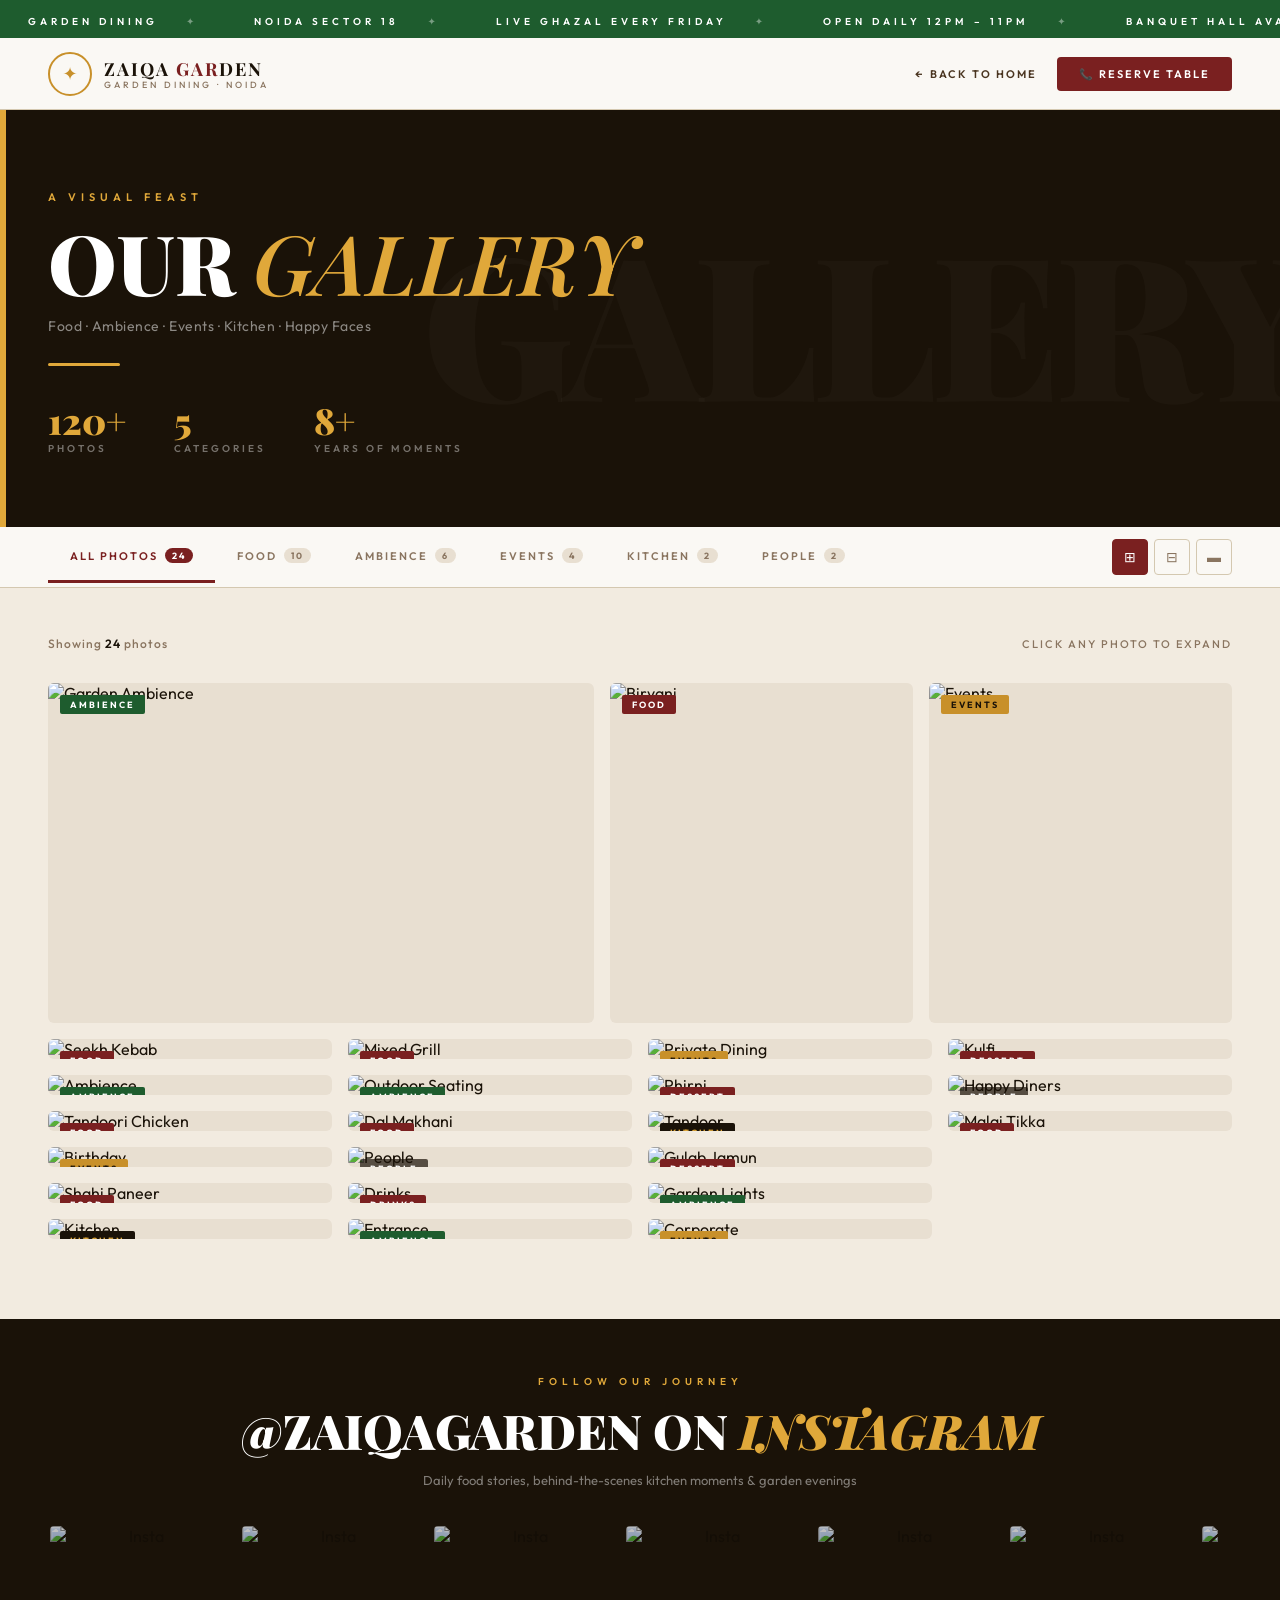
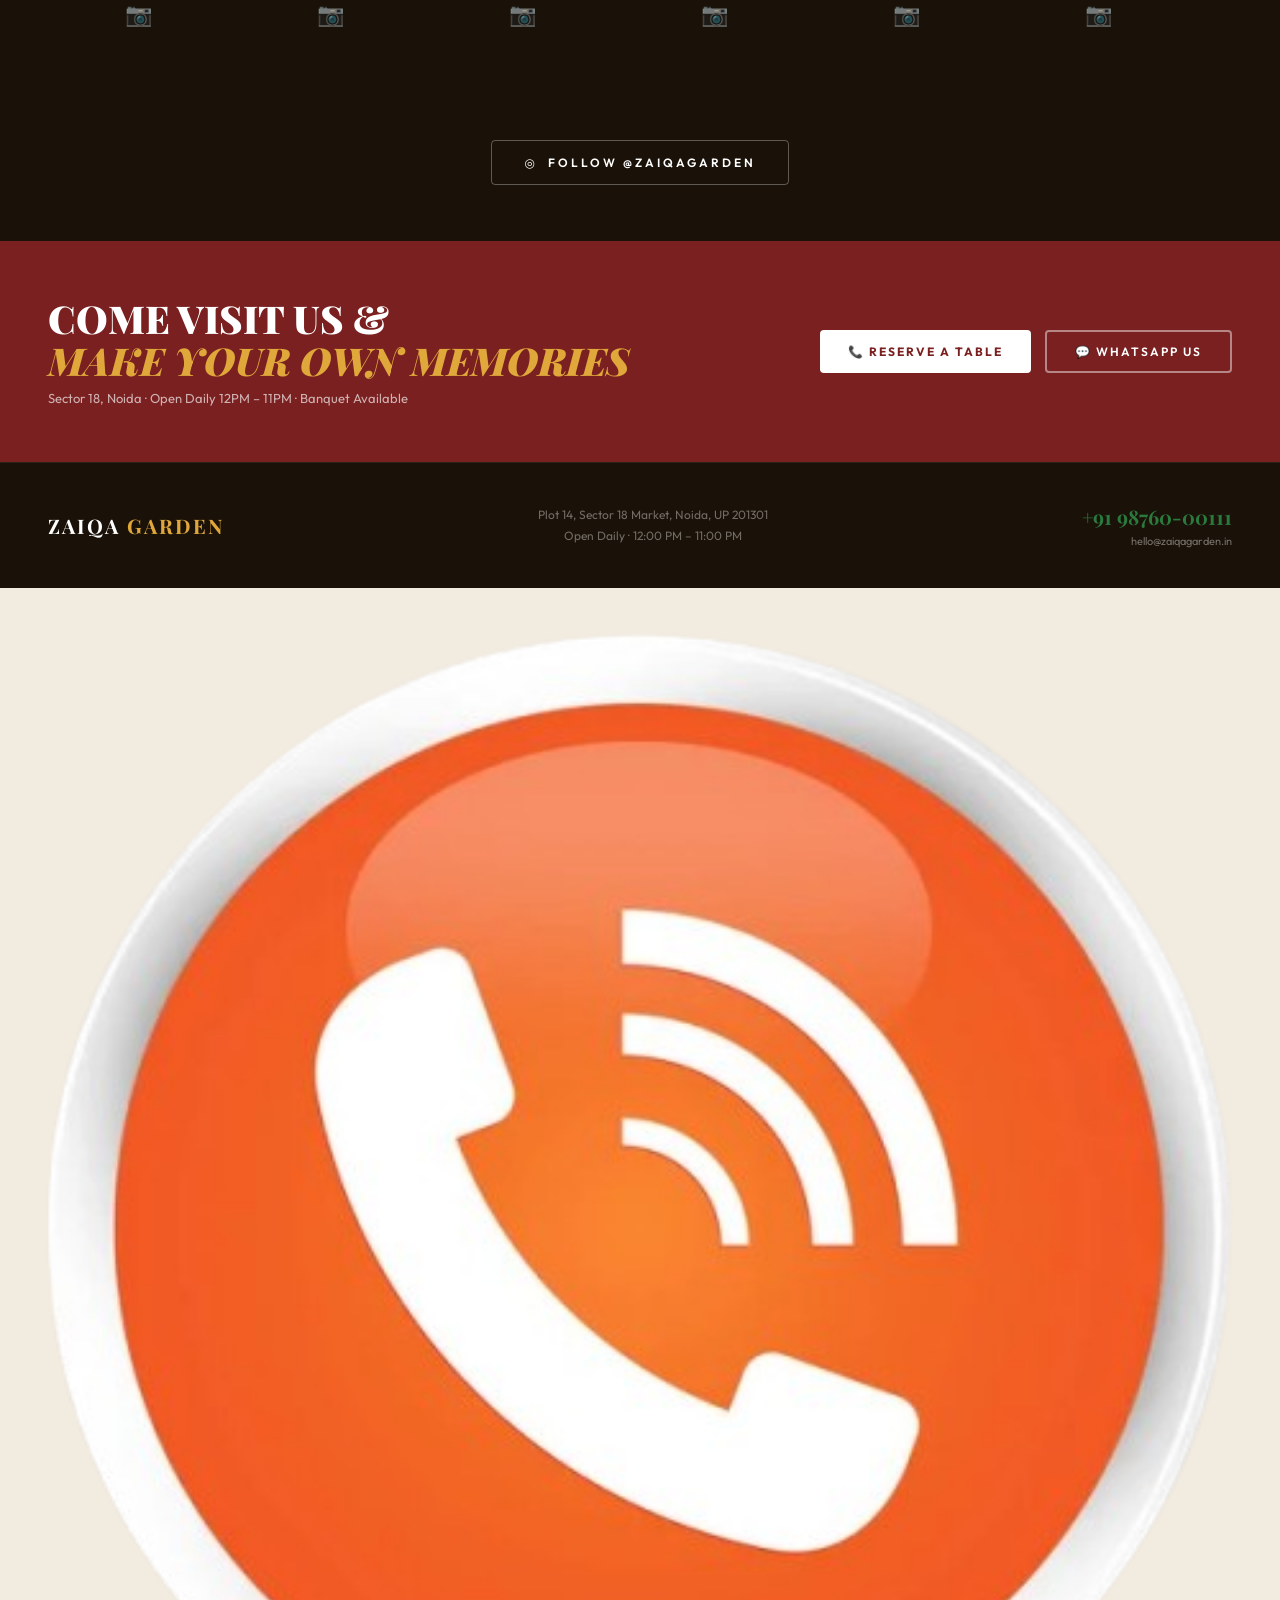
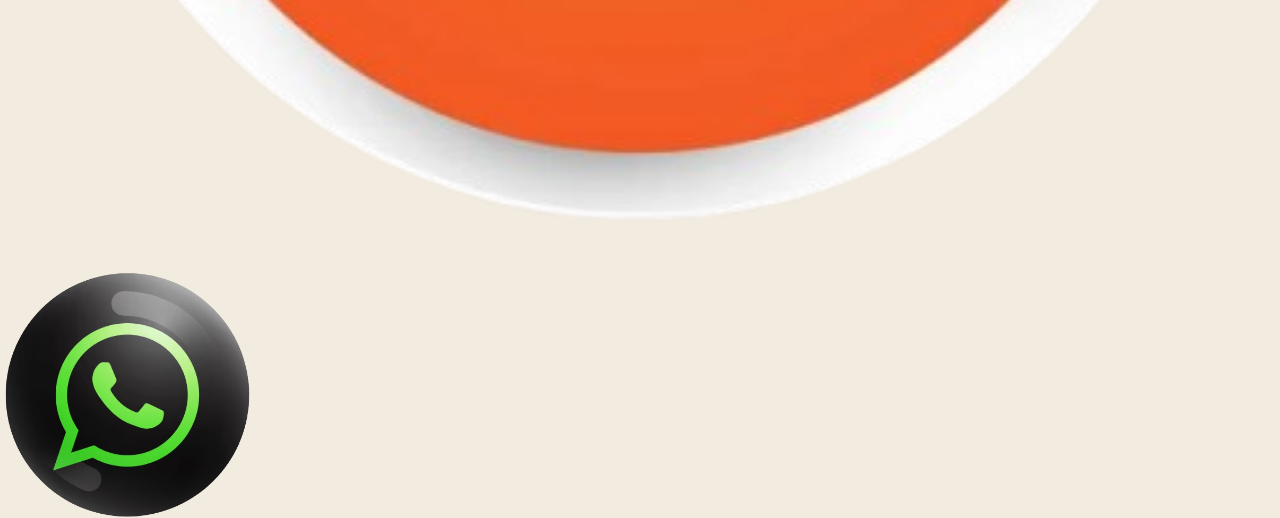
==== gallery.html @ 7a67d3be "initial commit" ====
<!DOCTYPE html>
<html lang="en">
<head>
<meta charset="UTF-8">
<meta name="viewport" content="width=device-width, initial-scale=1.0">
<title>Gallery — Zaiqa Garden</title>
<link rel="preconnect" href="https://fonts.googleapis.com">
<link href="https://fonts.googleapis.com/css2?family=Playfair+Display:ital,wght@0,400;0,600;0,700;0,900;1,400;1,600&family=Outfit:wght@300;400;500;600;700&display=swap" rel="stylesheet">
<style>

/* ══════════════════════════════════════
   TOKENS — exact match to main site
   ══════════════════════════════════════ */
:root {
  --cream:        #f2ebe0;
  --cream-dark:   #e8dfd1;
  --white:        #faf8f4;
  --maroon:       #7a2020;
  --maroon-light: #9b3030;
  --green:        #1e5c2e;
  --green-light:  #2a7a3e;
  --gold:         #c8902a;
  --gold-light:   #e0a83a;
  --dark1:        #1a1208;
  --dark2:        #2a1a10;
  --text-dark:    #1a1208;
  --text-mid:     #4a3520;
  --text-muted:   #8a7560;
  --border:       #d4c8b0;
  --font-display: 'Playfair Display', Georgia, serif;
  --font-body:    'Outfit', system-ui, sans-serif;
}

/* ══════════════════════════════════════
   RESET
   ══════════════════════════════════════ */
*, *::before, *::after { box-sizing: border-box; margin: 0; padding: 0; }
html { scroll-behavior: smooth; }
body {
  background: var(--cream);
  color: var(--text-dark);
  font-family: var(--font-body);
  overflow-x: hidden;
}
img { display: block; width: 100%; height: 100%; object-fit: cover; }
a { text-decoration: none; color: inherit; }

/* ══════════════════════════════════════
   ANIMATIONS
   ══════════════════════════════════════ */
@keyframes marquee  { to { transform: translateX(-50%); } }
@keyframes fadeUp   { from { opacity:0; transform:translateY(28px); } to { opacity:1; transform:translateY(0); } }
@keyframes fadeIn   { from { opacity:0; } to { opacity:1; } }
@keyframes scaleIn  { from { transform:scaleX(0); } to { transform:scaleX(1); } }
@keyframes popIn    { from { opacity:0; transform:scale(0.92); } to { opacity:1; transform:scale(1); } }
@keyframes spinIn   { from { opacity:0; transform:rotate(-8deg) scale(0.9); } to { opacity:1; transform:rotate(0) scale(1); } }

/* ══════════════════════════════════════
   MARQUEE
   ══════════════════════════════════════ */
.marquee-bar {
  background: var(--green); padding: 9px 0; overflow: hidden;
}
.marquee-inner {
  display: inline-flex; white-space: nowrap;
  animation: marquee 26s linear infinite;
}
.marquee-inner span {
  font-size: 10px; font-weight: 600;
  letter-spacing: 4px; text-transform: uppercase;
  color: #fff; padding: 0 28px;
}
.marquee-inner span::after { content: '✦'; margin-left: 28px; opacity: 0.4; }

/* ══════════════════════════════════════
   HEADER
   ══════════════════════════════════════ */
header {
  background: var(--white);
  border-bottom: 1px solid var(--border);
  padding: 0 48px; height: 72px;
  display: flex; align-items: center; justify-content: space-between;
  position: sticky; top: 0; z-index: 200;
  transition: box-shadow 0.3s;
}
header.elevated { box-shadow: 0 4px 24px rgba(26,18,8,0.10); }
.logo { display: flex; align-items: center; gap: 12px; }
.logo-icon {
  width: 44px; height: 44px; border-radius: 50%;
  border: 2px solid var(--gold);
  display: flex; align-items: center; justify-content: center;
  font-size: 18px; color: var(--gold);
}
.logo-name {
  font-family: var(--font-display);
  font-size: 18px; font-weight: 700;
  letter-spacing: 2px; text-transform: uppercase;
}
.logo-name span { color: var(--maroon); }
.logo-sub {
  font-size: 9px; font-weight: 500;
  letter-spacing: 3px; text-transform: uppercase;
  color: var(--text-muted); display: block; margin-top: -2px;
}
.header-right { display: flex; align-items: center; gap: 20px; }
.back-link {
  font-size: 11px; font-weight: 600;
  letter-spacing: 2px; text-transform: uppercase;
  color: var(--text-mid); display: flex; align-items: center; gap: 6px;
  transition: color 0.2s;
}
.back-link:hover { color: var(--maroon); }
.btn-reserve {
  background: var(--maroon); color: #fff;
  font-family: var(--font-body); font-size: 11px;
  font-weight: 600; letter-spacing: 2px; text-transform: uppercase;
  padding: 10px 22px; border-radius: 4px; border: none;
  cursor: pointer; transition: background 0.2s; text-decoration: none;
  display: inline-block;
}
.btn-reserve:hover { background: var(--maroon-light); }

/* ══════════════════════════════════════
   HERO BANNER
   ══════════════════════════════════════ */
.gallery-hero {
  background: var(--dark1);
  padding: 80px 48px 72px;
  position: relative; overflow: hidden;
}
.gallery-hero::before {
  content: 'GALLERY';
  position: absolute; right: -30px; top: 50%;
  transform: translateY(-50%);
  font-family: var(--font-display);
  font-size: clamp(80px, 16vw, 200px);
  font-weight: 900; color: rgba(255,255,255,0.022);
  letter-spacing: -6px; pointer-events: none;
  line-height: 1; user-select: none;
}
/* Decorative gold corner accent */
.gallery-hero::after {
  content: '';
  position: absolute; top: 0; left: 0;
  width: 6px; height: 100%;
  background: var(--gold-light);
}
.hero-eyebrow {
  font-size: 11px; font-weight: 600;
  letter-spacing: 5px; text-transform: uppercase;
  color: var(--gold-light); display: block; margin-bottom: 16px;
  animation: fadeUp 0.7s 0.1s ease both;
}
.hero-title {
  font-family: var(--font-display);
  font-size: clamp(44px, 6.5vw, 88px);
  font-weight: 900; line-height: 1.0;
  color: #fff; text-transform: uppercase;
  animation: fadeUp 0.7s 0.2s ease both;
}
.hero-title em { font-style: italic; color: var(--gold-light); font-weight: 600; }
.hero-sub {
  font-size: 14px; color: rgba(255,255,255,0.5);
  margin-top: 14px; letter-spacing: 0.5px;
  animation: fadeUp 0.7s 0.35s ease both;
}
.hero-divider {
  width: 72px; height: 3px; background: var(--gold-light);
  margin-top: 28px; border-radius: 2px;
  transform-origin: left;
  animation: scaleIn 0.8s 0.5s ease both;
}
.hero-stats {
  display: flex; gap: 48px; margin-top: 36px;
  animation: fadeUp 0.7s 0.6s ease both;
}
.hero-stat-num {
  font-family: var(--font-display);
  font-size: 36px; font-weight: 900; color: var(--gold-light); line-height: 1;
}
.hero-stat-label {
  font-size: 10px; font-weight: 600;
  letter-spacing: 3px; text-transform: uppercase;
  color: rgba(255,255,255,0.4); margin-top: 4px;
}

/* ══════════════════════════════════════
   FILTER BAR
   ══════════════════════════════════════ */
.filter-bar {
  background: var(--white);
  border-bottom: 1px solid var(--border);
  position: sticky; top: 72px; z-index: 100;
  padding: 0 48px;
}
.filter-inner {
  display: flex; align-items: center;
  justify-content: space-between; gap: 20px;
}
.filter-pills {
  display: flex; gap: 0; overflow-x: auto;
  scrollbar-width: none; flex: 1;
}
.filter-pills::-webkit-scrollbar { display: none; }
.filter-pill {
  flex-shrink: 0;
  padding: 17px 22px;
  font-family: var(--font-body);
  font-size: 11px; font-weight: 600;
  letter-spacing: 2px; text-transform: uppercase;
  color: var(--text-muted); background: transparent;
  border: none; border-bottom: 3px solid transparent;
  cursor: pointer; transition: all 0.2s; white-space: nowrap;
  display: flex; align-items: center; gap: 7px;
}
.filter-pill:hover { color: var(--maroon); }
.filter-pill.active {
  color: var(--maroon);
  border-bottom-color: var(--maroon);
}
.filter-pill-count {
  background: var(--cream-dark); color: var(--text-muted);
  font-size: 9px; font-weight: 700;
  padding: 2px 7px; border-radius: 10px;
  transition: all 0.2s;
}
.filter-pill.active .filter-pill-count {
  background: var(--maroon); color: #fff;
}
.view-toggle {
  display: flex; gap: 6px; flex-shrink: 0; padding: 12px 0;
}
.view-btn {
  width: 36px; height: 36px; border-radius: 4px;
  border: 1.5px solid var(--border);
  background: transparent; cursor: pointer;
  display: flex; align-items: center; justify-content: center;
  color: var(--text-muted); font-size: 14px;
  transition: all 0.2s;
}
.view-btn.active {
  background: var(--maroon); border-color: var(--maroon); color: #fff;
}
.view-btn:hover:not(.active) { border-color: var(--maroon); color: var(--maroon); }

/* ══════════════════════════════════════
   GALLERY BODY
   ══════════════════════════════════════ */
.gallery-body {
  padding: 48px 48px 80px;
  max-width: 1400px; margin: 0 auto;
}

/* ── COUNT BAR ── */
.count-bar {
  display: flex; align-items: center;
  justify-content: space-between;
  margin-bottom: 32px;
}
.count-text {
  font-size: 12px; font-weight: 500;
  color: var(--text-muted); letter-spacing: 1px;
}
.count-text strong { color: var(--text-dark); font-weight: 600; }

/* ══════════════════════════════════════
   MASONRY GRID (CSS columns)
   ══════════════════════════════════════ */
.masonry {
  columns: 4 280px;
  column-gap: 16px;
}
.masonry.grid-3 { columns: 3 320px; }
.masonry.grid-2 { columns: 2 480px; }

.gallery-item {
  break-inside: avoid;
  margin-bottom: 16px;
  position: relative;
  border-radius: 6px;
  overflow: hidden;
  cursor: pointer;
  background: var(--cream-dark);
  display: block;
}
.gallery-item img {
  display: block; width: 100%; height: auto;
  transition: transform 0.55s cubic-bezier(0.25,0.1,0.25,1);
}
.gallery-item:hover img { transform: scale(1.06); }

/* Overlay on hover */
.gallery-item-overlay {
  position: absolute; inset: 0;
  background: rgba(26,18,8,0);
  display: flex; flex-direction: column;
  align-items: flex-start; justify-content: flex-end;
  padding: 20px;
  transition: background 0.35s;
}
.gallery-item:hover .gallery-item-overlay {
  background: rgba(26,18,8,0.52);
}
.overlay-cat {
  font-size: 9px; font-weight: 700;
  letter-spacing: 3px; text-transform: uppercase;
  color: var(--gold-light);
  opacity: 0; transform: translateY(8px);
  transition: opacity 0.3s 0.05s, transform 0.3s 0.05s;
}
.overlay-title {
  font-family: var(--font-display);
  font-size: 18px; font-weight: 700;
  color: #fff; line-height: 1.2; margin-top: 4px;
  opacity: 0; transform: translateY(10px);
  transition: opacity 0.3s 0.1s, transform 0.3s 0.1s;
}
.gallery-item:hover .overlay-cat,
.gallery-item:hover .overlay-title {
  opacity: 1; transform: translateY(0);
}
/* Expand icon */
.overlay-expand {
  position: absolute; top: 14px; right: 14px;
  width: 34px; height: 34px; border-radius: 50%;
  background: rgba(255,255,255,0.15);
  border: 1.5px solid rgba(255,255,255,0.4);
  display: flex; align-items: center; justify-content: center;
  color: #fff; font-size: 14px;
  opacity: 0; transform: scale(0.7);
  transition: opacity 0.25s, transform 0.25s;
  backdrop-filter: blur(4px);
}
.gallery-item:hover .overlay-expand {
  opacity: 1; transform: scale(1);
}

/* Category badge on card */
.item-cat-badge {
  position: absolute; top: 12px; left: 12px;
  font-size: 9px; font-weight: 700;
  letter-spacing: 2px; text-transform: uppercase;
  padding: 4px 10px; border-radius: 2px;
  color: #fff;
  transition: opacity 0.25s;
}
.gallery-item:hover .item-cat-badge { opacity: 0; }
.badge-food    { background: var(--maroon); }
.badge-ambience{ background: var(--green); }
.badge-events  { background: var(--gold); color: var(--dark1); }
.badge-kitchen { background: var(--dark1); color: var(--gold-light); }
.badge-people  { background: rgba(26,18,8,0.7); }

/* Hidden items */
.gallery-item.hidden {
  display: none;
}

/* ══════════════════════════════════════
   FEATURED ROW (full-width band)
   ══════════════════════════════════════ */
.featured-row {
  display: grid;
  grid-template-columns: 1.8fr 1fr 1fr;
  grid-template-rows: 340px;
  gap: 16px; margin-bottom: 16px;
}
.featured-row .gallery-item { margin-bottom: 0; border-radius: 6px; }
.featured-row .gallery-item img { height: 340px; }
.featured-row .gallery-item:first-child img { height: 340px; }

/* ══════════════════════════════════════
   INSTAGRAM STRIP
   ══════════════════════════════════════ */
.insta-strip {
  background: var(--dark1);
  padding: 56px 48px;
  text-align: center;
  margin-top: 0;
}
.insta-eyebrow {
  font-size: 10px; font-weight: 600;
  letter-spacing: 5px; text-transform: uppercase;
  color: var(--gold-light); margin-bottom: 10px;
}
.insta-title {
  font-family: var(--font-display);
  font-size: clamp(28px, 4vw, 48px);
  font-weight: 900; color: #fff; text-transform: uppercase;
}
.insta-title span { font-style: italic; color: var(--gold-light); }
.insta-sub {
  font-size: 13px; color: rgba(255,255,255,0.45);
  margin-top: 10px; margin-bottom: 36px;
}
.insta-scroll {
  display: flex; gap: 12px;
  overflow-x: auto; scrollbar-width: none;
  padding-bottom: 4px;
}
.insta-scroll::-webkit-scrollbar { display: none; }
.insta-thumb {
  flex-shrink: 0;
  width: 180px; height: 180px;
  border-radius: 6px; overflow: hidden;
  position: relative; cursor: pointer;
  border: 2px solid transparent;
  transition: border-color 0.25s, transform 0.25s;
}
.insta-thumb:hover {
  border-color: var(--gold-light);
  transform: translateY(-4px);
}
.insta-thumb img {
  width: 100%; height: 100%; object-fit: cover;
  filter: brightness(0.75);
  transition: filter 0.3s;
}
.insta-thumb:hover img { filter: brightness(1); }
.insta-icon {
  position: absolute; inset: 0;
  display: flex; align-items: center; justify-content: center;
  font-size: 22px; opacity: 0.6;
  transition: opacity 0.25s;
}
.insta-thumb:hover .insta-icon { opacity: 0; }
.insta-btn {
  display: inline-flex; align-items: center; gap: 10px;
  margin-top: 32px;
  background: transparent; color: #fff;
  font-family: var(--font-body); font-size: 12px;
  font-weight: 600; letter-spacing: 3px; text-transform: uppercase;
  padding: 14px 32px; border-radius: 4px;
  border: 1.5px solid rgba(255,255,255,0.3);
  cursor: pointer; transition: all 0.2s;
  text-decoration: none;
}
.insta-btn:hover {
  background: rgba(255,255,255,0.1);
  border-color: var(--gold-light); color: var(--gold-light);
}

/* ══════════════════════════════════════
   CTA BAND
   ══════════════════════════════════════ */
.cta-band {
  background: var(--maroon);
  padding: 56px 48px;
  display: flex; align-items: center;
  justify-content: space-between; gap: 40px;
}
.cta-title {
  font-family: var(--font-display);
  font-size: clamp(24px, 3vw, 40px);
  font-weight: 900; color: #fff;
  text-transform: uppercase; line-height: 1.1;
}
.cta-title em { font-style: italic; color: var(--gold-light); }
.cta-sub { font-size: 13px; color: rgba(255,255,255,0.65); margin-top: 8px; }
.cta-actions { display: flex; gap: 14px; flex-shrink: 0; flex-wrap: wrap; }
.btn-white {
  background: #fff; color: var(--maroon);
  font-family: var(--font-body); font-size: 12px;
  font-weight: 700; letter-spacing: 2px; text-transform: uppercase;
  padding: 14px 28px; border-radius: 4px; border: none;
  cursor: pointer; transition: opacity 0.2s;
  text-decoration: none; display: inline-flex; align-items: center; gap: 8px;
}
.btn-white:hover { opacity: 0.88; }
.btn-outline-wh {
  background: transparent; color: #fff;
  font-family: var(--font-body); font-size: 12px;
  font-weight: 600; letter-spacing: 2px; text-transform: uppercase;
  padding: 12px 28px; border-radius: 4px;
  border: 2px solid rgba(255,255,255,0.45);
  cursor: pointer; transition: all 0.2s;
  text-decoration: none; display: inline-flex; align-items: center; gap: 8px;
}
.btn-outline-wh:hover { background: rgba(255,255,255,0.12); border-color: #fff; }

/* ══════════════════════════════════════
   FOOTER
   ══════════════════════════════════════ */
footer {
  background: var(--dark1);
  padding: 40px 48px;
  display: flex; align-items: center; justify-content: space-between;
  border-top: 1px solid rgba(255,255,255,0.07);
}
.footer-logo {
  font-family: var(--font-display);
  font-size: 20px; font-weight: 700;
  color: #fff; text-transform: uppercase; letter-spacing: 2px;
}
.footer-logo span { color: var(--gold-light); }
.footer-mid { font-size: 12px; color: rgba(255,255,255,0.38); text-align: center; line-height: 1.8; }
.footer-right { text-align: right; }
.footer-phone {
  font-family: var(--font-display);
  font-size: 20px; font-weight: 700; color: var(--green-light);
}
.footer-email { font-size: 11px; color: rgba(255,255,255,0.4); margin-top: 4px; }

/* ══════════════════════════════════════
   LIGHTBOX
   ══════════════════════════════════════ */
.lightbox {
  display: none;
  position: fixed; inset: 0; z-index: 9999;
  background: rgba(10,6,2,0.96);
  align-items: center; justify-content: center;
  flex-direction: column;
  animation: fadeIn 0.25s ease;
}
.lightbox.open { display: flex; }
.lightbox-inner {
  position: relative;
  max-width: min(92vw, 1100px);
  max-height: 88vh;
  display: flex; flex-direction: column; align-items: center;
  animation: popIn 0.3s ease;
}
.lightbox-img {
  max-width: 100%; max-height: 72vh;
  border-radius: 6px;
  object-fit: contain;
  box-shadow: 0 40px 80px rgba(0,0,0,0.7);
  display: block;
}
.lightbox-caption {
  margin-top: 20px; text-align: center;
}
.lightbox-cat {
  font-size: 10px; font-weight: 700;
  letter-spacing: 4px; text-transform: uppercase;
  color: var(--gold-light); margin-bottom: 6px;
}
.lightbox-title {
  font-family: var(--font-display);
  font-size: 22px; font-weight: 700;
  color: #fff; line-height: 1.3;
}
.lightbox-close {
  position: fixed; top: 24px; right: 28px;
  width: 44px; height: 44px; border-radius: 50%;
  background: rgba(255,255,255,0.1);
  border: 1.5px solid rgba(255,255,255,0.25);
  color: #fff; font-size: 20px;
  display: flex; align-items: center; justify-content: center;
  cursor: pointer; transition: all 0.2s;
}
.lightbox-close:hover { background: var(--maroon); border-color: var(--maroon); }
.lightbox-nav {
  position: fixed; top: 50%; transform: translateY(-50%);
  display: flex; justify-content: space-between;
  width: calc(100% - 40px); left: 20px;
  pointer-events: none;
}
.lightbox-arrow {
  width: 48px; height: 48px; border-radius: 50%;
  background: rgba(255,255,255,0.08);
  border: 1.5px solid rgba(255,255,255,0.2);
  color: #fff; font-size: 20px;
  display: flex; align-items: center; justify-content: center;
  cursor: pointer; pointer-events: all;
  transition: all 0.2s;
}
.lightbox-arrow:hover { background: var(--maroon); border-color: var(--maroon); }
.lightbox-counter {
  position: fixed; bottom: 28px; left: 50%;
  transform: translateX(-50%);
  font-size: 11px; font-weight: 600;
  letter-spacing: 3px; text-transform: uppercase;
  color: rgba(255,255,255,0.4);
}
.lightbox-dots {
  display: flex; gap: 6px; margin-top: 20px; justify-content: center;
}
.lightbox-dot {
  width: 6px; height: 6px; border-radius: 50%;
  background: rgba(255,255,255,0.25);
  transition: background 0.2s, transform 0.2s;
}
.lightbox-dot.active {
  background: var(--gold-light);
  transform: scale(1.4);
}

/* ══════════════════════════════════════
   MOBILE STICKY
   ══════════════════════════════════════ */
.sticky-bar {
  display: none;
  position: fixed; bottom: 0; left: 0; right: 0; z-index: 500;
  background: var(--dark1);
  border-top: 1px solid rgba(255,255,255,0.1);
  padding: 10px 20px max(10px, env(safe-area-inset-bottom));
}
.sticky-inner { display: flex; justify-content: space-around; }
.sticky-btn {
  display: flex; flex-direction: column;
  align-items: center; gap: 4px;
  padding: 5px 12px; text-decoration: none;
}
.sticky-icon { font-size: 20px; }
.sticky-label {
  font-size: 9px; font-weight: 600;
  letter-spacing: 2px; text-transform: uppercase;
  color: rgba(255,255,255,0.5);
}

/* ══════════════════════════════════════
   SCROLL REVEAL
   ══════════════════════════════════════ */
.reveal { opacity:0; transform:translateY(20px); transition: opacity 0.6s ease, transform 0.6s ease; }
.reveal.visible { opacity:1; transform:translateY(0); }

/* ══════════════════════════════════════
   RESPONSIVE
   ══════════════════════════════════════ */
@media (max-width: 1024px) {
  .masonry { columns: 3 240px; }
  .featured-row { grid-template-columns: 1fr 1fr; grid-template-rows: 280px; }
  .featured-row .gallery-item:last-child { display: none; }
  header, .filter-bar, .gallery-body,
  .insta-strip, .cta-band, footer { padding-left: 24px; padding-right: 24px; }
  .gallery-hero { padding: 60px 24px 56px; }
}
@media (max-width: 768px) {
  .masonry { columns: 2 160px; }
  .featured-row { grid-template-columns: 1fr; grid-template-rows: 260px; }
  .featured-row .gallery-item:not(:first-child) { display: none; }
  .insta-strip { padding: 48px 24px; }
  .cta-band { flex-direction: column; text-align: center; padding: 48px 24px; }
  .cta-actions { justify-content: center; }
  footer { flex-direction: column; gap: 20px; text-align: center; }
  .footer-right { text-align: center; }
  .sticky-bar { display: block; }
  body { padding-bottom: 64px; }
  .hero-stats { gap: 28px; }
  .view-toggle { display: none; }
  .lightbox-arrow { width: 40px; height: 40px; font-size: 16px; }
}
@media (max-width: 480px) {
  .masonry { columns: 2 140px; column-gap: 10px; }
  .masonry .gallery-item { margin-bottom: 10px; }
  header { padding: 0 16px; }
  .back-link span { display: none; }
}
</style>
</head>
<body>

<!-- MARQUEE -->
<div class="marquee-bar">
  <div class="marquee-inner">
    <span>GARDEN DINING</span><span>NOIDA SECTOR 18</span>
    <span>LIVE GHAZAL EVERY FRIDAY</span>
    <span>OPEN DAILY 12PM – 11PM</span>
    <span>BANQUET HALL AVAILABLE</span>
    <span>SWIGGY 4.7 ★</span>
    <span>FOLLOW US @ZAIQAGARDEN</span>
    <span>GARDEN DINING</span><span>NOIDA SECTOR 18</span>
    <span>LIVE GHAZAL EVERY FRIDAY</span>
    <span>OPEN DAILY 12PM – 11PM</span>
    <span>BANQUET HALL AVAILABLE</span>
    <span>SWIGGY 4.7 ★</span>
    <span>FOLLOW US @ZAIQAGARDEN</span>
  </div>
</div>

<!-- HEADER -->
<header id="mainHeader">
  <div class="logo">
    <div class="logo-icon">✦</div>
    <div>
      <div class="logo-name">Zaiqa <span>Gar</span>den</div>
      <span class="logo-sub">Garden Dining · Noida</span>
    </div>
  </div>
  <div class="header-right">
    <a href="index.html" class="back-link">← <span>Back to Home</span></a>
    <a href="tel:+919508351404" class="btn-reserve">📞 Reserve Table</a>
  </div>
</header>

<!-- HERO -->
<div class="gallery-hero">
  <span class="hero-eyebrow">A Visual Feast</span>
  <h1 class="hero-title">Our <em>Gallery</em></h1>
  <p class="hero-sub">Food · Ambience · Events · Kitchen · Happy Faces</p>
  <div class="hero-divider"></div>
  <div class="hero-stats">
    <div>
      <div class="hero-stat-num">120+</div>
      <div class="hero-stat-label">Photos</div>
    </div>
    <div>
      <div class="hero-stat-num">5</div>
      <div class="hero-stat-label">Categories</div>
    </div>
    <div>
      <div class="hero-stat-num">8+</div>
      <div class="hero-stat-label">Years of Moments</div>
    </div>
  </div>
</div>

<!-- FILTER BAR -->
<div class="filter-bar">
  <div class="filter-inner">
    <div class="filter-pills">
      <button class="filter-pill active" data-filter="all">All Photos <span class="filter-pill-count" id="cnt-all">24</span></button>
      <button class="filter-pill" data-filter="food">Food <span class="filter-pill-count" id="cnt-food">10</span></button>
      <button class="filter-pill" data-filter="ambience">Ambience <span class="filter-pill-count" id="cnt-ambience">6</span></button>
      <button class="filter-pill" data-filter="events">Events <span class="filter-pill-count" id="cnt-events">4</span></button>
      <button class="filter-pill" data-filter="kitchen">Kitchen <span class="filter-pill-count" id="cnt-kitchen">2</span></button>
      <button class="filter-pill" data-filter="people">People <span class="filter-pill-count" id="cnt-people">2</span></button>
    </div>
    <div class="view-toggle">
      <button class="view-btn active" id="btn4col" title="4 columns">⊞</button>
      <button class="view-btn" id="btn3col" title="3 columns">⊟</button>
      <button class="view-btn" id="btn2col" title="2 columns">▬</button>
    </div>
  </div>
</div>

<!-- GALLERY BODY -->
<div class="gallery-body">

  <div class="count-bar reveal">
    <div class="count-text">Showing <strong id="visCount">24</strong> photos</div>
    <div class="count-text" style="font-size:11px; letter-spacing:2px; text-transform:uppercase;">Click any photo to expand</div>
  </div>

  <!-- FEATURED TOP ROW -->
  <div class="featured-row reveal" id="featuredRow">
    <div class="gallery-item" data-cat="ambience" data-title="The Garden at Dusk" data-index="0"
         onclick="openLightbox(0)">
      <img src="https://images.unsplash.com/photo-1517248135467-4c7edcad34c4?w=900&q=85" alt="Garden Ambience">
      <div class="item-cat-badge badge-ambience">Ambience</div>
      <div class="gallery-item-overlay">
        <div class="overlay-cat">Ambience</div>
        <div class="overlay-title">The Garden at Dusk</div>
        <div class="overlay-expand">⤢</div>
      </div>
    </div>
    <div class="gallery-item" data-cat="food" data-title="Awadhi Dum Biryani" data-index="1"
         onclick="openLightbox(1)">
      <img src="https://images.unsplash.com/photo-1603360946369-dc9bb6258143?w=600&q=85" alt="Biryani">
      <div class="item-cat-badge badge-food">Food</div>
      <div class="gallery-item-overlay">
        <div class="overlay-cat">Food</div>
        <div class="overlay-title">Awadhi Dum Biryani</div>
        <div class="overlay-expand">⤢</div>
      </div>
    </div>
    <div class="gallery-item" data-cat="events" data-title="Anniversary Celebration" data-index="2"
         onclick="openLightbox(2)">
      <img src="https://images.unsplash.com/photo-1414235077428-338989a2e8c0?w=600&q=85" alt="Events">
      <div class="item-cat-badge badge-events">Events</div>
      <div class="gallery-item-overlay">
        <div class="overlay-cat">Events</div>
        <div class="overlay-title">Anniversary Celebration</div>
        <div class="overlay-expand">⤢</div>
      </div>
    </div>
  </div>

  <!-- MASONRY GRID -->
  <div class="masonry reveal" id="masonryGrid">

    <div class="gallery-item" data-cat="food" data-title="Seekh Kebab Platter" data-index="3" onclick="openLightbox(3)">
      <img src="https://images.unsplash.com/photo-1544025162-d76694265947?w=500&q=80" alt="Seekh Kebab">
      <div class="item-cat-badge badge-food">Food</div>
      <div class="gallery-item-overlay">
        <div class="overlay-cat">Food</div>
        <div class="overlay-title">Seekh Kebab Platter</div>
        <div class="overlay-expand">⤢</div>
      </div>
    </div>

    <div class="gallery-item" data-cat="ambience" data-title="Fairy Light Evenings" data-index="4" onclick="openLightbox(4)">
      <img src="https://images.unsplash.com/photo-1559339352-11d035aa65de?w=500&q=80" alt="Ambience">
      <div class="item-cat-badge badge-ambience">Ambience</div>
      <div class="gallery-item-overlay">
        <div class="overlay-cat">Ambience</div>
        <div class="overlay-title">Fairy Light Evenings</div>
        <div class="overlay-expand">⤢</div>
      </div>
    </div>

    <div class="gallery-item" data-cat="food" data-title="Tandoori Chicken" data-index="5" onclick="openLightbox(5)">
      <img src="https://images.unsplash.com/photo-1569058242567-93de6f36f8e6?w=500&q=80" alt="Tandoori Chicken">
      <div class="item-cat-badge badge-food">Food</div>
      <div class="gallery-item-overlay">
        <div class="overlay-cat">Food</div>
        <div class="overlay-title">Tandoori Chicken</div>
        <div class="overlay-expand">⤢</div>
      </div>
    </div>

    <div class="gallery-item" data-cat="events" data-title="Birthday Party Setup" data-index="6" onclick="openLightbox(6)">
      <img src="https://images.unsplash.com/photo-1530103862676-de8c9debad1d?w=500&q=80" alt="Birthday">
      <div class="item-cat-badge badge-events">Events</div>
      <div class="gallery-item-overlay">
        <div class="overlay-cat">Events</div>
        <div class="overlay-title">Birthday Party Setup</div>
        <div class="overlay-expand">⤢</div>
      </div>
    </div>

    <div class="gallery-item" data-cat="food" data-title="Shahi Paneer" data-index="7" onclick="openLightbox(7)">
      <img src="https://images.unsplash.com/photo-1567620905732-2d1ec7ab7445?w=500&q=80" alt="Shahi Paneer">
      <div class="item-cat-badge badge-food">Food</div>
      <div class="gallery-item-overlay">
        <div class="overlay-cat">Food</div>
        <div class="overlay-title">Shahi Paneer</div>
        <div class="overlay-expand">⤢</div>
      </div>
    </div>

    <div class="gallery-item" data-cat="kitchen" data-title="The Live Grill Station" data-index="8" onclick="openLightbox(8)">
      <img src="https://images.unsplash.com/photo-1556909114-f6e7ad7d3136?w=500&q=80" alt="Kitchen">
      <div class="item-cat-badge badge-kitchen">Kitchen</div>
      <div class="gallery-item-overlay">
        <div class="overlay-cat">Kitchen</div>
        <div class="overlay-title">The Live Grill Station</div>
        <div class="overlay-expand">⤢</div>
      </div>
    </div>

    <div class="gallery-item" data-cat="food" data-title="Mixed Grill Sizzler" data-index="9" onclick="openLightbox(9)">
      <img src="https://images.unsplash.com/photo-1562967914-608f82629710?w=500&q=80" alt="Mixed Grill">
      <div class="item-cat-badge badge-food">Food</div>
      <div class="gallery-item-overlay">
        <div class="overlay-cat">Food</div>
        <div class="overlay-title">Mixed Grill Sizzler</div>
        <div class="overlay-expand">⤢</div>
      </div>
    </div>

    <div class="gallery-item" data-cat="ambience" data-title="Outdoor Seating" data-index="10" onclick="openLightbox(10)">
      <img src="https://images.unsplash.com/photo-1466978913421-dad2ebd01d17?w=500&q=80" alt="Outdoor Seating">
      <div class="item-cat-badge badge-ambience">Ambience</div>
      <div class="gallery-item-overlay">
        <div class="overlay-cat">Ambience</div>
        <div class="overlay-title">Outdoor Seating</div>
        <div class="overlay-expand">⤢</div>
      </div>
    </div>

    <div class="gallery-item" data-cat="food" data-title="Dal Makhani" data-index="11" onclick="openLightbox(11)">
      <img src="https://images.unsplash.com/photo-1574484284002-952d92456975?w=500&q=80" alt="Dal Makhani">
      <div class="item-cat-badge badge-food">Food</div>
      <div class="gallery-item-overlay">
        <div class="overlay-cat">Food</div>
        <div class="overlay-title">Dal Makhani</div>
        <div class="overlay-expand">⤢</div>
      </div>
    </div>

    <div class="gallery-item" data-cat="people" data-title="Families & Friends" data-index="12" onclick="openLightbox(12)">
      <img src="https://images.unsplash.com/photo-1529543544282-ea669407fca3?w=500&q=80" alt="People">
      <div class="item-cat-badge badge-people">People</div>
      <div class="gallery-item-overlay">
        <div class="overlay-cat">People</div>
        <div class="overlay-title">Families & Friends</div>
        <div class="overlay-expand">⤢</div>
      </div>
    </div>

    <div class="gallery-item" data-cat="food" data-title="Garden Rose Sharbat" data-index="13" onclick="openLightbox(13)">
      <img src="https://images.unsplash.com/photo-1513558161293-cdaf765ed2fd?w=500&q=80" alt="Drinks">
      <div class="item-cat-badge badge-food">Drinks</div>
      <div class="gallery-item-overlay">
        <div class="overlay-cat">Drinks</div>
        <div class="overlay-title">Garden Rose Sharbat</div>
        <div class="overlay-expand">⤢</div>
      </div>
    </div>

    <div class="gallery-item" data-cat="ambience" data-title="The Entrance" data-index="14" onclick="openLightbox(14)">
      <img src="https://images.unsplash.com/photo-1424847651672-bf20a4b0982b?w=500&q=80" alt="Entrance">
      <div class="item-cat-badge badge-ambience">Ambience</div>
      <div class="gallery-item-overlay">
        <div class="overlay-cat">Ambience</div>
        <div class="overlay-title">The Entrance</div>
        <div class="overlay-expand">⤢</div>
      </div>
    </div>

    <div class="gallery-item" data-cat="events" data-title="Private Dining Setup" data-index="15" onclick="openLightbox(15)">
      <img src="https://images.unsplash.com/photo-1428515613728-6b4607e44363?w=500&q=80" alt="Private Dining">
      <div class="item-cat-badge badge-events">Events</div>
      <div class="gallery-item-overlay">
        <div class="overlay-cat">Events</div>
        <div class="overlay-title">Private Dining Setup</div>
        <div class="overlay-expand">⤢</div>
      </div>
    </div>

    <div class="gallery-item" data-cat="food" data-title="Kesar Phirni" data-index="16" onclick="openLightbox(16)">
      <img src="https://images.unsplash.com/photo-1563805042-7684c019e1cb?w=500&q=80" alt="Phirni">
      <div class="item-cat-badge badge-food">Dessert</div>
      <div class="gallery-item-overlay">
        <div class="overlay-cat">Dessert</div>
        <div class="overlay-title">Kesar Phirni</div>
        <div class="overlay-expand">⤢</div>
      </div>
    </div>

    <div class="gallery-item" data-cat="kitchen" data-title="Tandoor in Action" data-index="17" onclick="openLightbox(17)">
      <img src="https://images.unsplash.com/photo-1466637574441-749b8f19452f?w=500&q=80" alt="Tandoor">
      <div class="item-cat-badge badge-kitchen">Kitchen</div>
      <div class="gallery-item-overlay">
        <div class="overlay-cat">Kitchen</div>
        <div class="overlay-title">Tandoor in Action</div>
        <div class="overlay-expand">⤢</div>
      </div>
    </div>

    <div class="gallery-item" data-cat="food" data-title="Gulab Jamun" data-index="18" onclick="openLightbox(18)">
      <img src="https://images.unsplash.com/photo-1551024506-0bccd828d307?w=500&q=80" alt="Gulab Jamun">
      <div class="item-cat-badge badge-food">Dessert</div>
      <div class="gallery-item-overlay">
        <div class="overlay-cat">Dessert</div>
        <div class="overlay-title">Gulab Jamun</div>
        <div class="overlay-expand">⤢</div>
      </div>
    </div>

    <div class="gallery-item" data-cat="ambience" data-title="Evening Garden Lights" data-index="19" onclick="openLightbox(19)">
      <img src="https://images.unsplash.com/photo-1567521464027-f127ff144326?w=500&q=80" alt="Garden Lights">
      <div class="item-cat-badge badge-ambience">Ambience</div>
      <div class="gallery-item-overlay">
        <div class="overlay-cat">Ambience</div>
        <div class="overlay-title">Evening Garden Lights</div>
        <div class="overlay-expand">⤢</div>
      </div>
    </div>

    <div class="gallery-item" data-cat="events" data-title="Corporate Lunch" data-index="20" onclick="openLightbox(20)">
      <img src="https://images.unsplash.com/photo-1556742049-0cfed4f6a45d?w=500&q=80" alt="Corporate">
      <div class="item-cat-badge badge-events">Events</div>
      <div class="gallery-item-overlay">
        <div class="overlay-cat">Events</div>
        <div class="overlay-title">Corporate Lunch</div>
        <div class="overlay-expand">⤢</div>
      </div>
    </div>

    <div class="gallery-item" data-cat="food" data-title="Malai Kulfi" data-index="21" onclick="openLightbox(21)">
      <img src="https://images.unsplash.com/photo-1559181567-c3190ca9959b?w=500&q=80" alt="Kulfi">
      <div class="item-cat-badge badge-food">Dessert</div>
      <div class="gallery-item-overlay">
        <div class="overlay-cat">Dessert</div>
        <div class="overlay-title">Malai Kulfi</div>
        <div class="overlay-expand">⤢</div>
      </div>
    </div>

    <div class="gallery-item" data-cat="people" data-title="Happy Diners" data-index="22" onclick="openLightbox(22)">
      <img src="https://images.unsplash.com/photo-1543353071-087092ec393a?w=500&q=80" alt="Happy Diners">
      <div class="item-cat-badge badge-people">People</div>
      <div class="gallery-item-overlay">
        <div class="overlay-cat">People</div>
        <div class="overlay-title">Happy Diners</div>
        <div class="overlay-expand">⤢</div>
      </div>
    </div>

    <div class="gallery-item" data-cat="food" data-title="Chicken Malai Tikka" data-index="23" onclick="openLightbox(23)">
      <img src="https://images.unsplash.com/photo-1490645935967-10de6ba17061?w=500&q=80" alt="Malai Tikka">
      <div class="item-cat-badge badge-food">Food</div>
      <div class="gallery-item-overlay">
        <div class="overlay-cat">Food</div>
        <div class="overlay-title">Chicken Malai Tikka</div>
        <div class="overlay-expand">⤢</div>
      </div>
    </div>

  </div><!-- /masonry -->
</div><!-- /gallery-body -->

<!-- INSTAGRAM STRIP -->
<div class="insta-strip">
  <div class="insta-eyebrow">Follow Our Journey</div>
  <h2 class="insta-title">@ZaiqaGarden on <span>Instagram</span></h2>
  <p class="insta-sub">Daily food stories, behind-the-scenes kitchen moments & garden evenings</p>
  <div class="insta-scroll">
    <div class="insta-thumb"><img src="https://images.unsplash.com/photo-1603360946369-dc9bb6258143?w=300&q=80" alt="Insta"><div class="insta-icon">📷</div></div>
    <div class="insta-thumb"><img src="https://images.unsplash.com/photo-1544025162-d76694265947?w=300&q=80" alt="Insta"><div class="insta-icon">📷</div></div>
    <div class="insta-thumb"><img src="https://images.unsplash.com/photo-1517248135467-4c7edcad34c4?w=300&q=80" alt="Insta"><div class="insta-icon">📷</div></div>
    <div class="insta-thumb"><img src="https://images.unsplash.com/photo-1567620905732-2d1ec7ab7445?w=300&q=80" alt="Insta"><div class="insta-icon">📷</div></div>
    <div class="insta-thumb"><img src="https://images.unsplash.com/photo-1574484284002-952d92456975?w=300&q=80" alt="Insta"><div class="insta-icon">📷</div></div>
    <div class="insta-thumb"><img src="https://images.unsplash.com/photo-1563245372-f21724e3856d?w=300&q=80" alt="Insta"><div class="insta-icon">📷</div></div>
    <div class="insta-thumb"><img src="https://images.unsplash.com/photo-1562967914-608f82629710?w=300&q=80" alt="Insta"><div class="insta-icon">📷</div></div>
    <div class="insta-thumb"><img src="https://images.unsplash.com/photo-1559181567-c3190ca9959b?w=300&q=80" alt="Insta"><div class="insta-icon">📷</div></div>
  </div>
  <a href="#" class="insta-btn">◎ &nbsp;Follow @ZaiqaGarden</a>
</div>

<!-- CTA BAND -->
<div class="cta-band">
  <div>
    <div class="cta-title">Come Visit Us &<br><em>Make Your Own Memories</em></div>
    <div class="cta-sub">Sector 18, Noida · Open Daily 12PM – 11PM · Banquet Available</div>
  </div>
  <div class="cta-actions">
    <a href="tel:+919508351404" class="btn-white">📞 Reserve a Table</a>
    <a href="https://wa.me/919508351404" class="btn-outline-wh">💬 WhatsApp Us</a>
  </div>
</div>

<!-- FOOTER -->
<footer>
  <div class="footer-logo">Zaiqa <span>Garden</span></div>
  <div class="footer-mid">Plot 14, Sector 18 Market, Noida, UP 201301<br>Open Daily · 12:00 PM – 11:00 PM</div>
  <div class="footer-right">
    <div class="footer-phone">+91 98760-00111</div>
    <div class="footer-email">hello@zaiqagarden.in</div>
  </div>
</footer>

<!-- Floating Social Bar -->
<div class="floating-social-bar">
  <a href="tel:+919508351404" class="floating-social-btn">
    <span class="floating-social-icon"><img src="./phone.png" alt=""></span>
  </a>
  <a href="https://wa.me/919508351404" class="floating-social-btn">
    <span class="floating-social-icon"><img src="./whatsapp.png" style="width: 250px;" alt=""></span>
  </a>
</div>

<!-- MOBILE STICKY -->
<div class="sticky-bar">
  <div class="sticky-inner">
    <a href="tel:+919508351404" class="sticky-btn">
      <span class="sticky-icon"><img src="./phone.png" style="width: 50px;" alt=""></span>
      <span class="sticky-label">Call</span>
    </a>
    <a href="https://wa.me/919508351404" class="sticky-btn">
      <span class="sticky-icon"><img src="./whatsapp.png" style="width: 50px;" alt=""></span>
      <span class="sticky-label" style="color:#a8d5b0">WhatsApp</span>
    </a>
    <a href="index.html" class="sticky-btn">
      <span class="sticky-icon"><img src="./home.png" style="width: 50px; height: 50px;" alt="Home"></span>
      <span class="sticky-label">Home</span>
    </a>
  </div>
</div>

<!-- LIGHTBOX -->
<div class="lightbox" id="lightbox">
  <button class="lightbox-close" onclick="closeLightbox()">✕</button>
  <div class="lightbox-nav">
    <button class="lightbox-arrow" onclick="shiftLightbox(-1)">←</button>
    <button class="lightbox-arrow" onclick="shiftLightbox(1)">→</button>
  </div>
  <div class="lightbox-inner">
    <img class="lightbox-img" id="lbImg" src="" alt="">
    <div class="lightbox-caption">
      <div class="lightbox-cat" id="lbCat"></div>
      <div class="lightbox-title" id="lbTitle"></div>
    </div>
    <div class="lightbox-dots" id="lbDots"></div>
  </div>
  <div class="lightbox-counter" id="lbCounter"></div>
</div>

<script>
/* ── DATA: all images ────────────────── */
const photos = [
  { src:'https://images.unsplash.com/photo-1517248135467-4c7edcad34c4?w=1200&q=90', cat:'Ambience',  title:'The Garden at Dusk',        filter:'ambience' },
  { src:'https://images.unsplash.com/photo-1603360946369-dc9bb6258143?w=1200&q=90', cat:'Food',      title:'Awadhi Dum Biryani',         filter:'food'     },
  { src:'https://images.unsplash.com/photo-1414235077428-338989a2e8c0?w=1200&q=90', cat:'Events',    title:'Anniversary Celebration',    filter:'events'   },
  { src:'https://images.unsplash.com/photo-1544025162-d76694265947?w=1200&q=90', cat:'Food',      title:'Seekh Kebab Platter',        filter:'food'     },
  { src:'https://images.unsplash.com/photo-1559339352-11d035aa65de?w=1200&q=90', cat:'Ambience',  title:'Fairy Light Evenings',       filter:'ambience' },
  { src:'https://images.unsplash.com/photo-1569058242567-93de6f36f8e6?w=1200&q=90', cat:'Food',   title:'Tandoori Chicken',           filter:'food'     },
  { src:'https://images.unsplash.com/photo-1530103862676-de8c9debad1d?w=1200&q=90', cat:'Events', title:'Birthday Party Setup',       filter:'events'   },
  { src:'https://images.unsplash.com/photo-1567620905732-2d1ec7ab7445?w=1200&q=90', cat:'Food',   title:'Shahi Paneer',               filter:'food'     },
  { src:'https://images.unsplash.com/photo-1556909114-f6e7ad7d3136?w=1200&q=90', cat:'Kitchen',  title:'The Live Grill Station',     filter:'kitchen'  },
  { src:'https://images.unsplash.com/photo-1562967914-608f82629710?w=1200&q=90', cat:'Food',     title:'Mixed Grill Sizzler',        filter:'food'     },
  { src:'https://images.unsplash.com/photo-1466978913421-dad2ebd01d17?w=1200&q=90', cat:'Ambience', title:'Outdoor Seating',         filter:'ambience' },
  { src:'https://images.unsplash.com/photo-1574484284002-952d92456975?w=1200&q=90', cat:'Food',   title:'Dal Makhani',                filter:'food'     },
  { src:'https://images.unsplash.com/photo-1529543544282-ea669407fca3?w=1200&q=90', cat:'People', title:'Families & Friends',        filter:'people'   },
  { src:'https://images.unsplash.com/photo-1513558161293-cdaf765ed2fd?w=1200&q=90', cat:'Food',   title:'Garden Rose Sharbat',       filter:'food'     },
  { src:'https://images.unsplash.com/photo-1424847651672-bf20a4b0982b?w=1200&q=90', cat:'Ambience', title:'The Entrance',            filter:'ambience' },
  { src:'https://images.unsplash.com/photo-1428515613728-6b4607e44363?w=1200&q=90', cat:'Events', title:'Private Dining Setup',      filter:'events'   },
  { src:'https://images.unsplash.com/photo-1563805042-7684c019e1cb?w=1200&q=90', cat:'Food',     title:'Kesar Phirni',              filter:'food'     },
  { src:'https://images.unsplash.com/photo-1466637574441-749b8f19452f?w=1200&q=90', cat:'Kitchen', title:'Tandoor in Action',        filter:'kitchen'  },
  { src:'https://images.unsplash.com/photo-1551024506-0bccd828d307?w=1200&q=90', cat:'Food',     title:'Gulab Jamun',               filter:'food'     },
  { src:'https://images.unsplash.com/photo-1567521464027-f127ff144326?w=1200&q=90', cat:'Ambience', title:'Evening Garden Lights',   filter:'ambience' },
  { src:'https://images.unsplash.com/photo-1556742049-0cfed4f6a45d?w=1200&q=90', cat:'Events',   title:'Corporate Lunch',           filter:'events'   },
  { src:'https://images.unsplash.com/photo-1559181567-c3190ca9959b?w=1200&q=90', cat:'Food',     title:'Malai Kulfi',               filter:'food'     },
  { src:'https://images.unsplash.com/photo-1543353071-087092ec393a?w=1200&q=90', cat:'People',   title:'Happy Diners',              filter:'people'   },
  { src:'https://images.unsplash.com/photo-1490645935967-10de6ba17061?w=1200&q=90', cat:'Food',  title:'Chicken Malai Tikka',       filter:'food'     },
];

/* ── LIGHTBOX ────────────────────────── */
let currentIndex = 0;
let activePhotos = photos; // changes with filter

function openLightbox(index) {
  currentIndex = index;
  renderLightbox();
  document.getElementById('lightbox').classList.add('open');
  document.body.style.overflow = 'hidden';
}
function closeLightbox() {
  document.getElementById('lightbox').classList.remove('open');
  document.body.style.overflow = '';
}
function shiftLightbox(dir) {
  currentIndex = (currentIndex + dir + activePhotos.length) % activePhotos.length;
  renderLightbox();
}
function renderLightbox() {
  const p = activePhotos[currentIndex];
  const img = document.getElementById('lbImg');
  img.style.opacity = '0';
  img.src = p.src;
  img.onload = () => { img.style.transition = 'opacity 0.3s'; img.style.opacity = '1'; };
  document.getElementById('lbCat').textContent   = p.cat;
  document.getElementById('lbTitle').textContent = p.title;
  document.getElementById('lbCounter').textContent =
    `${currentIndex + 1} / ${activePhotos.length}`;
  // dots (only show up to 9)
  const dotsEl = document.getElementById('lbDots');
  const maxDots = Math.min(activePhotos.length, 9);
  dotsEl.innerHTML = Array.from({length: maxDots}, (_,i) =>
    `<div class="lightbox-dot ${i === currentIndex % maxDots ? 'active' : ''}"></div>`
  ).join('');
}
// keyboard nav
document.addEventListener('keydown', e => {
  if (!document.getElementById('lightbox').classList.contains('open')) return;
  if (e.key === 'Escape')     closeLightbox();
  if (e.key === 'ArrowRight') shiftLightbox(1);
  if (e.key === 'ArrowLeft')  shiftLightbox(-1);
});
// click outside to close
document.getElementById('lightbox').addEventListener('click', e => {
  if (e.target === document.getElementById('lightbox')) closeLightbox();
});

/* ── FILTER ──────────────────────────── */
const filterBtns = document.querySelectorAll('.filter-pill');
filterBtns.forEach(btn => {
  btn.addEventListener('click', () => {
    filterBtns.forEach(b => b.classList.remove('active'));
    btn.classList.add('active');
    const filter = btn.dataset.filter;
    const allItems = document.querySelectorAll('#masonryGrid .gallery-item');
    let count = 0;
    allItems.forEach(item => {
      const match = filter === 'all' || item.dataset.cat === filter;
      item.classList.toggle('hidden', !match);
      if (match) count++;
    });
    // featured row visibility
    const featItems = document.querySelectorAll('#featuredRow .gallery-item');
    featItems.forEach(item => {
      const match = filter === 'all' || item.dataset.cat === filter;
      item.style.display = match ? '' : 'none';
    });
    // update active photos for lightbox
    activePhotos = filter === 'all' ? photos : photos.filter(p => p.filter === filter);
    currentIndex = 0;
    // update count
    document.getElementById('visCount').textContent = activePhotos.length;
  });
});

/* ── VIEW TOGGLE ─────────────────────── */
const grid    = document.getElementById('masonryGrid');
document.getElementById('btn4col').addEventListener('click', function() {
  grid.className = 'masonry reveal visible';
  setActiveView(this);
});
document.getElementById('btn3col').addEventListener('click', function() {
  grid.className = 'masonry grid-3 reveal visible';
  setActiveView(this);
});
document.getElementById('btn2col').addEventListener('click', function() {
  grid.className = 'masonry grid-2 reveal visible';
  setActiveView(this);
});
function setActiveView(btn) {
  document.querySelectorAll('.view-btn').forEach(b => b.classList.remove('active'));
  btn.classList.add('active');
}

/* ── SCROLL REVEAL ───────────────────── */
const reveals = document.querySelectorAll('.reveal');
const io = new IntersectionObserver(entries => {
  entries.forEach(e => {
    if (e.isIntersecting) { e.target.classList.add('visible'); io.unobserve(e.target); }
  });
}, { threshold: 0.07 });
reveals.forEach(el => io.observe(el));

/* ── HEADER ELEVATION ────────────────── */
window.addEventListener('scroll', () => {
  document.getElementById('mainHeader').classList.toggle('elevated', scrollY > 10);
});
</script>
</body>
</html>
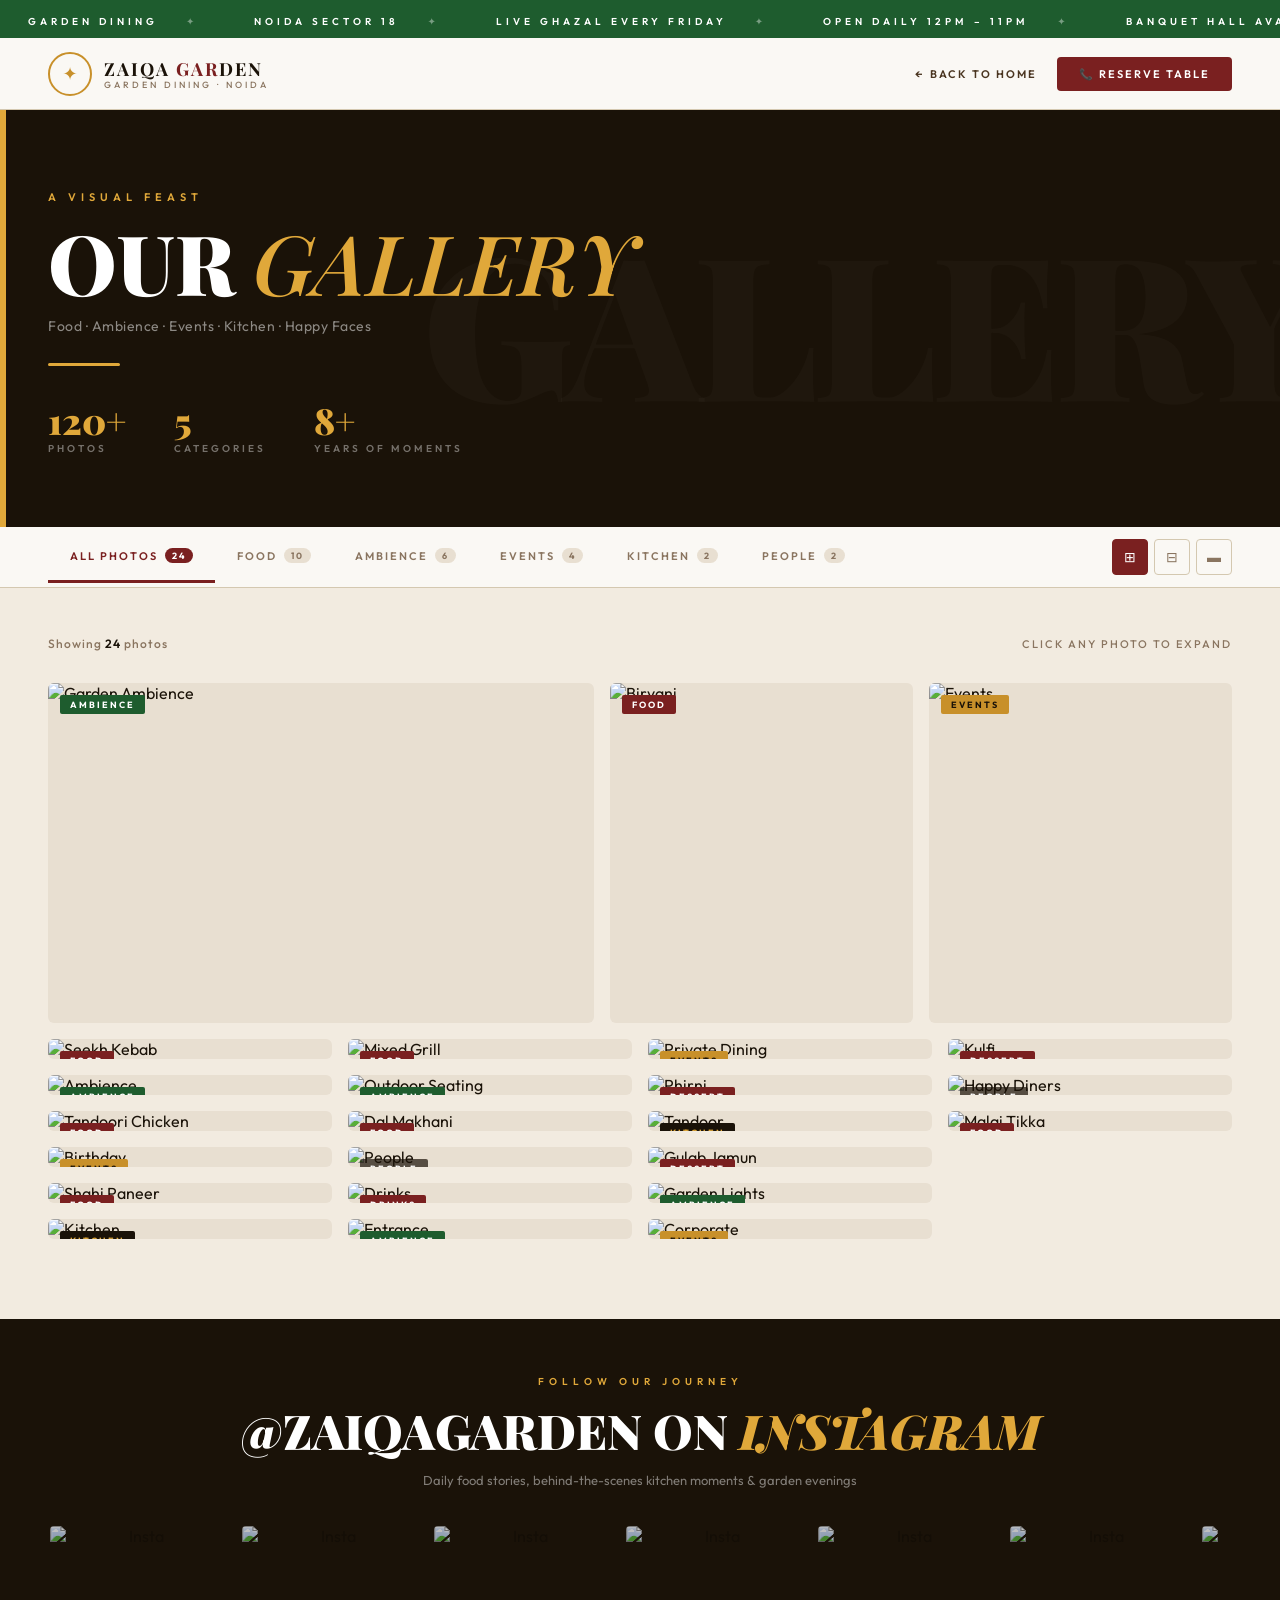
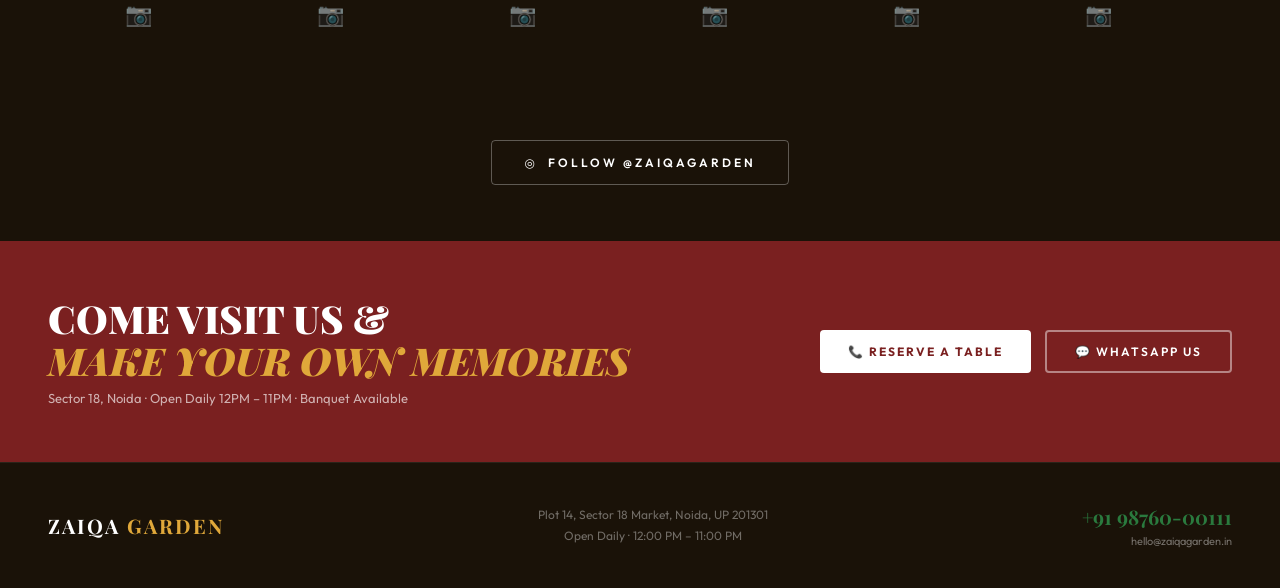
==== commit c51f125c: "floating bar fix" ====
--- a/gallery.html
+++ b/gallery.html
@@ -1022,8 +1022,8 @@
     <div class="footer-email">hello@zaiqagarden.in</div>
   </div>
 </footer>
-
-<!-- Floating Social Bar -->
+ 
+<!-- Floating Social Bar 
 <div class="floating-social-bar">
   <a href="tel:+919508351404" class="floating-social-btn">
     <span class="floating-social-icon"><img src="./phone.png" alt=""></span>
@@ -1031,7 +1031,7 @@
   <a href="https://wa.me/919508351404" class="floating-social-btn">
     <span class="floating-social-icon"><img src="./whatsapp.png" style="width: 250px;" alt=""></span>
   </a>
-</div>
+</div> -->
 
 <!-- MOBILE STICKY -->
 <div class="sticky-bar">
